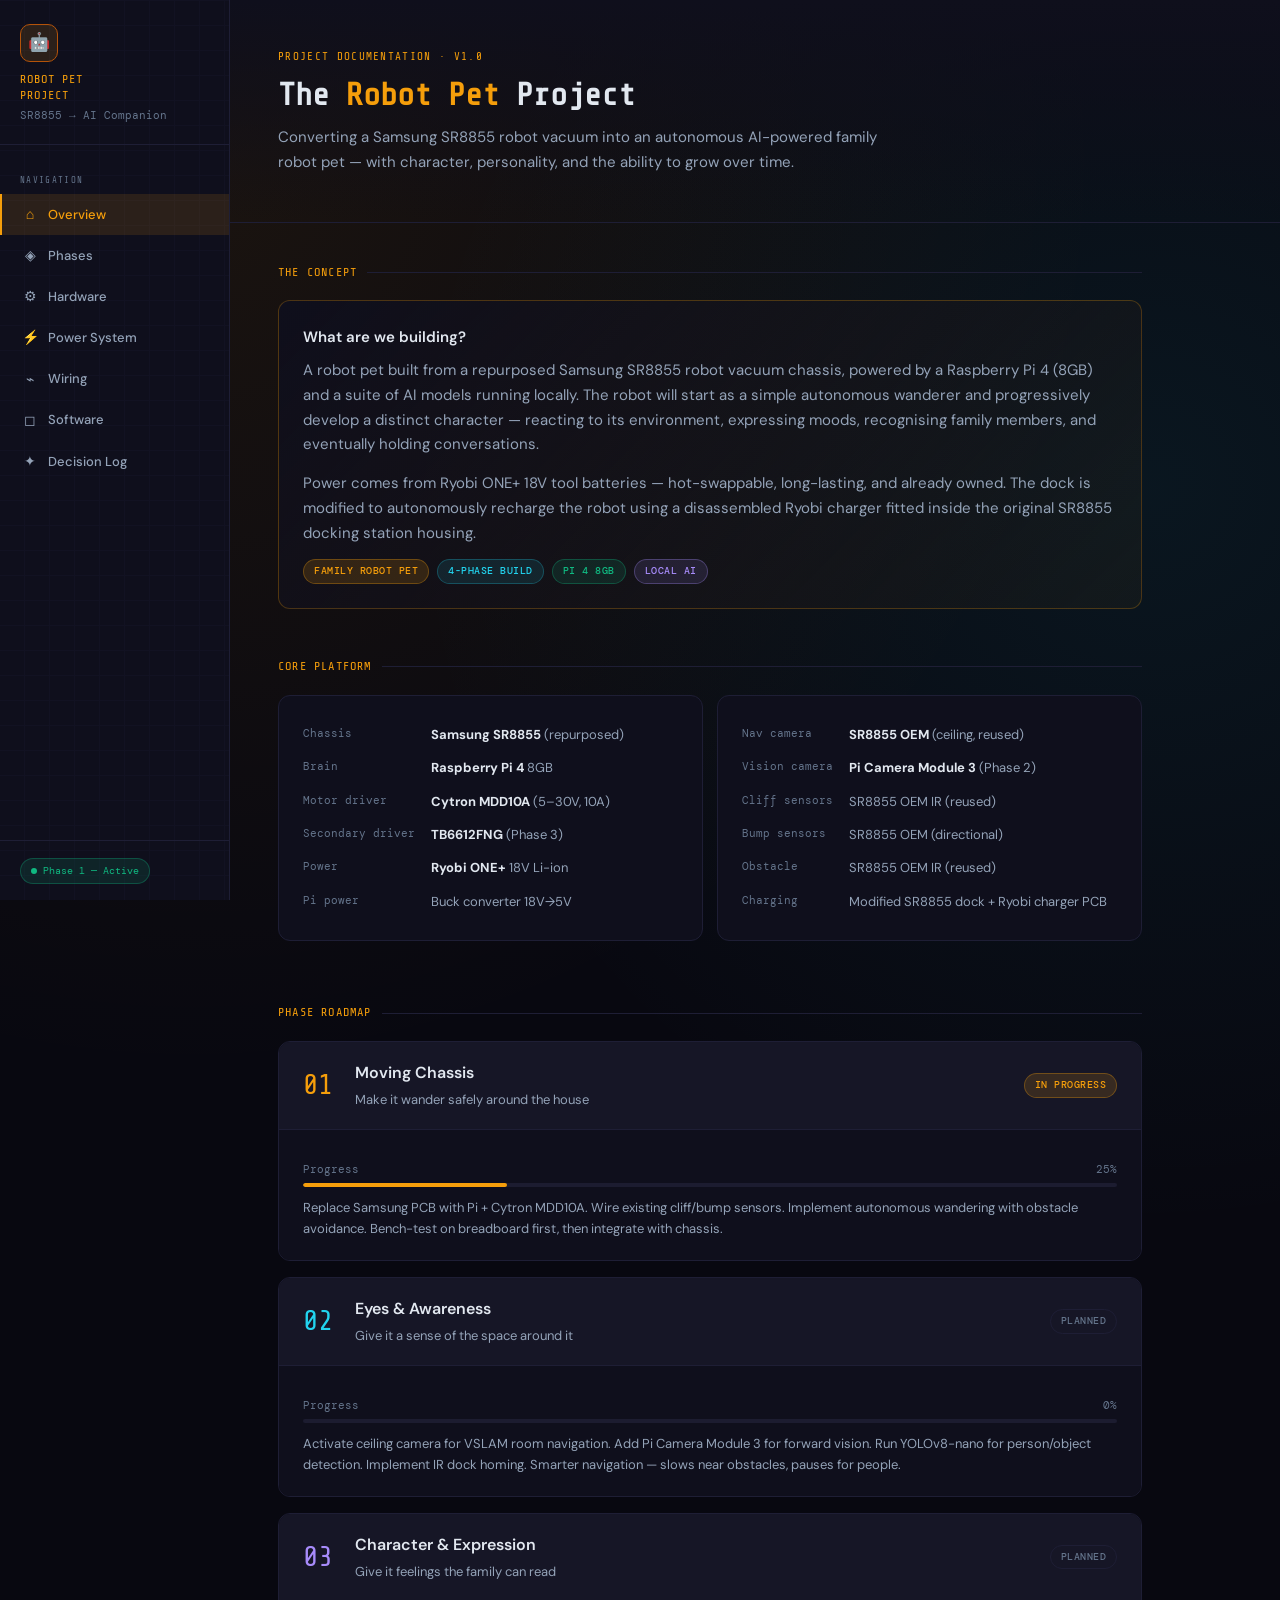
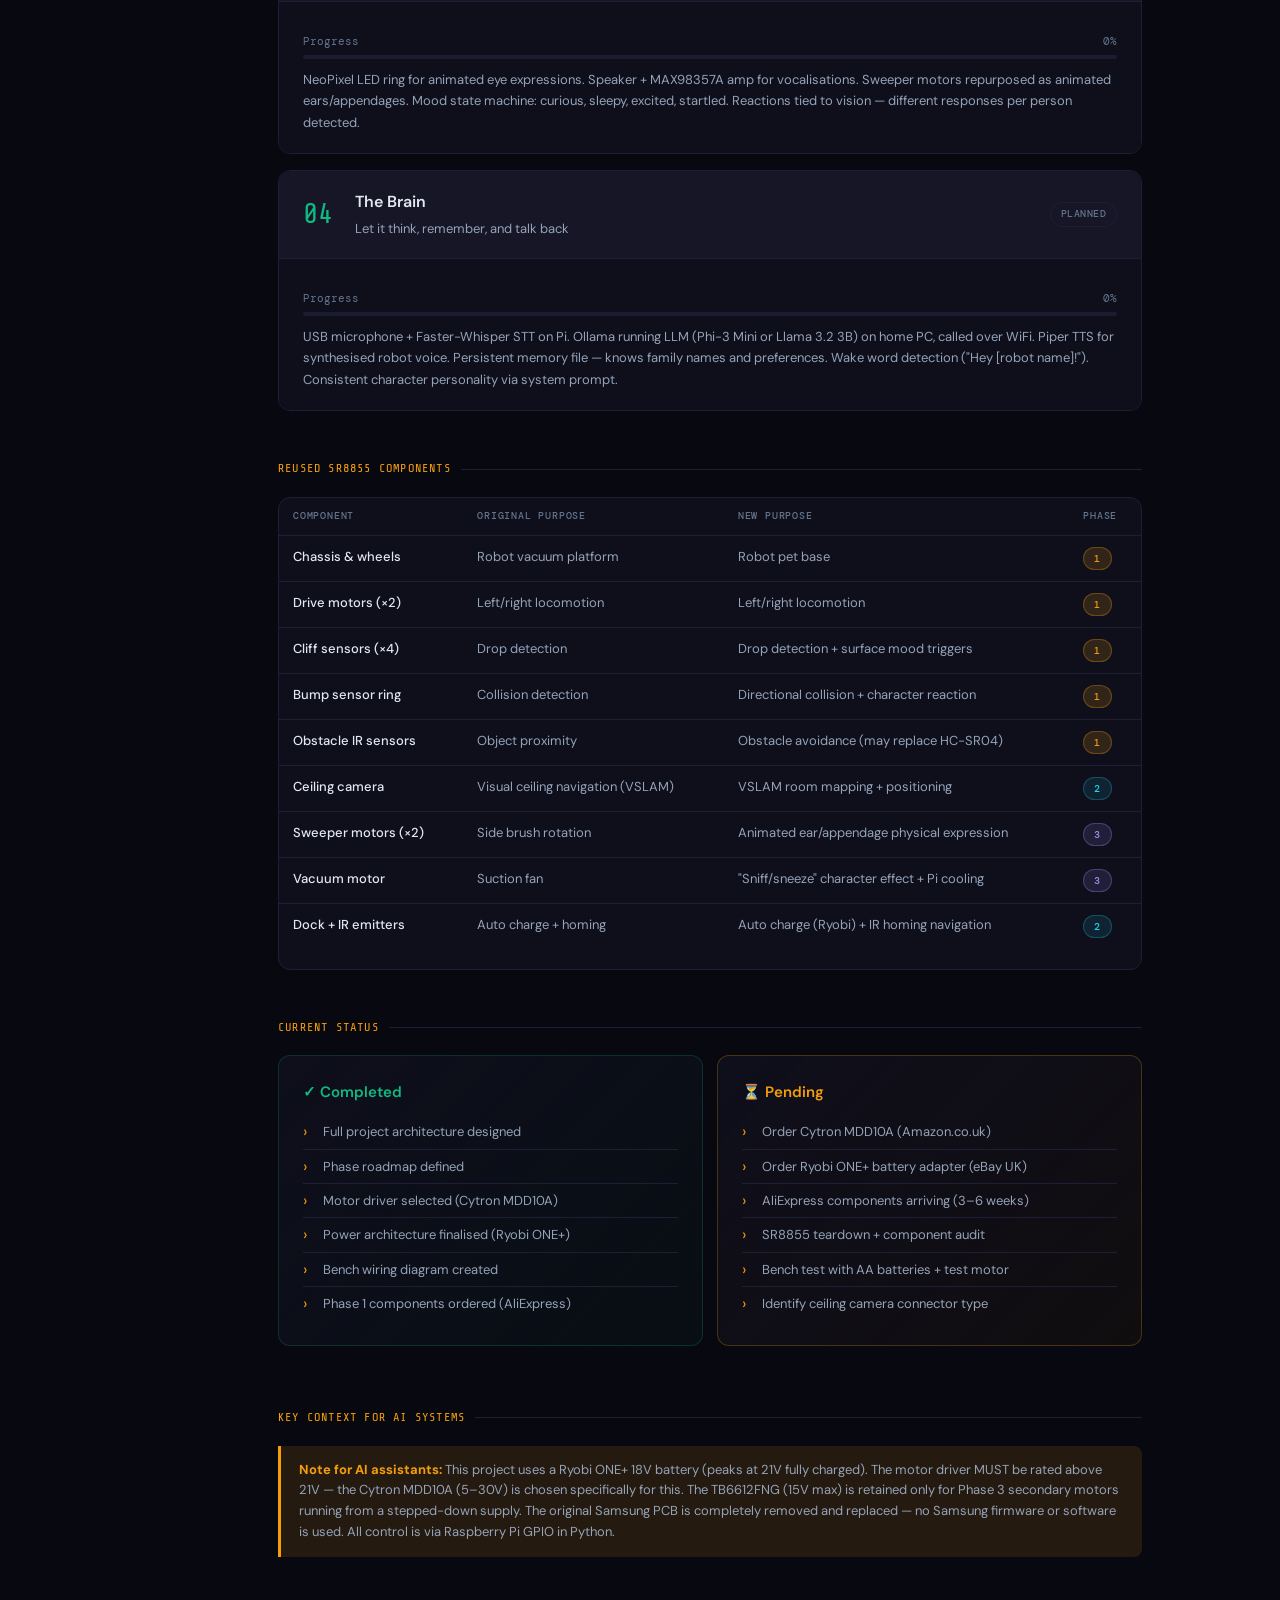
==== blog/index.html @ b0f36913 "chore: move documentation into blog folder" ====
<!DOCTYPE html>
<html lang="en">
<head>
<meta charset="UTF-8">
<meta name="viewport" content="width=device-width, initial-scale=1.0">
<title>Robot Pet Project — Overview</title>
<link rel="stylesheet" href="styles.css">
</head>
<body>

<nav class="sidebar">
  <div class="sidebar-logo">
    <div class="logo-icon">🤖</div>
    <div class="logo-title">Robot Pet<br>Project</div>
    <div class="logo-sub">SR8855 → AI Companion</div>
  </div>
  <div class="sidebar-nav">
    <div class="nav-section">Navigation</div>
    <a href="index.html" class="nav-link active"><span class="nav-icon">⌂</span> Overview</a>
    <a href="phases.html" class="nav-link"><span class="nav-icon">◈</span> Phases</a>
    <a href="hardware.html" class="nav-link"><span class="nav-icon">⚙</span> Hardware</a>
    <a href="power.html" class="nav-link"><span class="nav-icon">⚡</span> Power System</a>
    <a href="wiring.html" class="nav-link"><span class="nav-icon">⌁</span> Wiring</a>
    <a href="software.html" class="nav-link"><span class="nav-icon">◻</span> Software</a>
    <a href="decisions.html" class="nav-link"><span class="nav-icon">✦</span> Decision Log</a>
  </div>
  <div class="sidebar-footer">
    <div class="status-pill"><span class="status-dot"></span> Phase 1 — Active</div>
  </div>
</nav>

<main class="main">
  <div class="page-header">
    <div class="page-eyebrow">Project Documentation · v1.0</div>
    <h1 class="page-title">The <span>Robot Pet</span> Project</h1>
    <p class="page-desc">Converting a Samsung SR8855 robot vacuum into an autonomous AI-powered family robot pet — with character, personality, and the ability to grow over time.</p>
  </div>

  <div class="content">

    <div class="section">
      <div class="section-title">The Concept</div>
      <div class="card card-amber">
        <h3>What are we building?</h3>
        <p>A robot pet built from a repurposed Samsung SR8855 robot vacuum chassis, powered by a Raspberry Pi 4 (8GB) and a suite of AI models running locally. The robot will start as a simple autonomous wanderer and progressively develop a distinct character — reacting to its environment, expressing moods, recognising family members, and eventually holding conversations.</p>
        <p>Power comes from Ryobi ONE+ 18V tool batteries — hot-swappable, long-lasting, and already owned. The dock is modified to autonomously recharge the robot using a disassembled Ryobi charger fitted inside the original SR8855 docking station housing.</p>
        <div style="margin-top:14px; display:flex; gap:8px; flex-wrap:wrap;">
          <span class="badge badge-amber">Family robot pet</span>
          <span class="badge badge-cyan">4-phase build</span>
          <span class="badge badge-green">Pi 4 8GB</span>
          <span class="badge badge-purple">Local AI</span>
        </div>
      </div>
    </div>

    <div class="section">
      <div class="section-title">Core Platform</div>
      <div class="grid-2">
        <div class="card">
          <div class="spec-grid">
            <span class="spec-key">Chassis</span><span class="spec-val"><strong>Samsung SR8855</strong> (repurposed)</span>
            <span class="spec-key">Brain</span><span class="spec-val"><strong>Raspberry Pi 4</strong> 8GB</span>
            <span class="spec-key">Motor driver</span><span class="spec-val"><strong>Cytron MDD10A</strong> (5–30V, 10A)</span>
            <span class="spec-key">Secondary driver</span><span class="spec-val"><strong>TB6612FNG</strong> (Phase 3)</span>
            <span class="spec-key">Power</span><span class="spec-val"><strong>Ryobi ONE+</strong> 18V Li-ion</span>
            <span class="spec-key">Pi power</span><span class="spec-val">Buck converter 18V→5V</span>
          </div>
        </div>
        <div class="card">
          <div class="spec-grid">
            <span class="spec-key">Nav camera</span><span class="spec-val"><strong>SR8855 OEM</strong> (ceiling, reused)</span>
            <span class="spec-key">Vision camera</span><span class="spec-val"><strong>Pi Camera Module 3</strong> (Phase 2)</span>
            <span class="spec-key">Cliff sensors</span><span class="spec-val">SR8855 OEM IR (reused)</span>
            <span class="spec-key">Bump sensors</span><span class="spec-val">SR8855 OEM (directional)</span>
            <span class="spec-key">Obstacle</span><span class="spec-val">SR8855 OEM IR (reused)</span>
            <span class="spec-key">Charging</span><span class="spec-val">Modified SR8855 dock + Ryobi charger PCB</span>
          </div>
        </div>
      </div>
    </div>

    <div class="section">
      <div class="section-title">Phase Roadmap</div>

      <div class="phase-card phase-1">
        <div class="phase-header" style="background:var(--surface2)">
          <div class="phase-num">01</div>
          <div class="phase-meta">
            <div class="phase-name">Moving Chassis</div>
            <div class="phase-tagline">Make it wander safely around the house</div>
          </div>
          <span class="badge badge-amber">In Progress</span>
        </div>
        <div class="phase-body">
          <div class="progress-wrap">
            <div class="progress-label"><span>Progress</span><span>25%</span></div>
            <div class="progress-bar"><div class="progress-fill p1-fill" style="width:25%"></div></div>
          </div>
          <p style="font-size:13px;margin-top:10px;margin-bottom:0">Replace Samsung PCB with Pi + Cytron MDD10A. Wire existing cliff/bump sensors. Implement autonomous wandering with obstacle avoidance. Bench-test on breadboard first, then integrate with chassis.</p>
        </div>
      </div>

      <div class="phase-card phase-2">
        <div class="phase-header" style="background:var(--surface2)">
          <div class="phase-num">02</div>
          <div class="phase-meta">
            <div class="phase-name">Eyes &amp; Awareness</div>
            <div class="phase-tagline">Give it a sense of the space around it</div>
          </div>
          <span class="badge badge-gray">Planned</span>
        </div>
        <div class="phase-body">
          <div class="progress-wrap">
            <div class="progress-label"><span>Progress</span><span>0%</span></div>
            <div class="progress-bar"><div class="progress-fill p2-fill" style="width:0%"></div></div>
          </div>
          <p style="font-size:13px;margin-top:10px;margin-bottom:0">Activate ceiling camera for VSLAM room navigation. Add Pi Camera Module 3 for forward vision. Run YOLOv8-nano for person/object detection. Implement IR dock homing. Smarter navigation — slows near obstacles, pauses for people.</p>
        </div>
      </div>

      <div class="phase-card phase-3">
        <div class="phase-header" style="background:var(--surface2)">
          <div class="phase-num">03</div>
          <div class="phase-meta">
            <div class="phase-name">Character &amp; Expression</div>
            <div class="phase-tagline">Give it feelings the family can read</div>
          </div>
          <span class="badge badge-gray">Planned</span>
        </div>
        <div class="phase-body">
          <div class="progress-wrap">
            <div class="progress-label"><span>Progress</span><span>0%</span></div>
            <div class="progress-bar"><div class="progress-fill p3-fill" style="width:0%"></div></div>
          </div>
          <p style="font-size:13px;margin-top:10px;margin-bottom:0">NeoPixel LED ring for animated eye expressions. Speaker + MAX98357A amp for vocalisations. Sweeper motors repurposed as animated ears/appendages. Mood state machine: curious, sleepy, excited, startled. Reactions tied to vision — different responses per person detected.</p>
        </div>
      </div>

      <div class="phase-card phase-4">
        <div class="phase-header" style="background:var(--surface2)">
          <div class="phase-num">04</div>
          <div class="phase-meta">
            <div class="phase-name">The Brain</div>
            <div class="phase-tagline">Let it think, remember, and talk back</div>
          </div>
          <span class="badge badge-gray">Planned</span>
        </div>
        <div class="phase-body">
          <div class="progress-wrap">
            <div class="progress-label"><span>Progress</span><span>0%</span></div>
            <div class="progress-bar"><div class="progress-fill p4-fill" style="width:0%"></div></div>
          </div>
          <p style="font-size:13px;margin-top:10px;margin-bottom:0">USB microphone + Faster-Whisper STT on Pi. Ollama running LLM (Phi-3 Mini or Llama 3.2 3B) on home PC, called over WiFi. Piper TTS for synthesised robot voice. Persistent memory file — knows family names and preferences. Wake word detection ("Hey [robot name]!"). Consistent character personality via system prompt.</p>
        </div>
      </div>
    </div>

    <div class="section">
      <div class="section-title">Reused SR8855 Components</div>
      <div class="table-wrap">
        <table>
          <thead>
            <tr><th>Component</th><th>Original purpose</th><th>New purpose</th><th>Phase</th></tr>
          </thead>
          <tbody>
            <tr><td><strong>Chassis &amp; wheels</strong></td><td>Robot vacuum platform</td><td>Robot pet base</td><td><span class="badge badge-amber">1</span></td></tr>
            <tr><td><strong>Drive motors (×2)</strong></td><td>Left/right locomotion</td><td>Left/right locomotion</td><td><span class="badge badge-amber">1</span></td></tr>
            <tr><td><strong>Cliff sensors (×4)</strong></td><td>Drop detection</td><td>Drop detection + surface mood triggers</td><td><span class="badge badge-amber">1</span></td></tr>
            <tr><td><strong>Bump sensor ring</strong></td><td>Collision detection</td><td>Directional collision + character reaction</td><td><span class="badge badge-amber">1</span></td></tr>
            <tr><td><strong>Obstacle IR sensors</strong></td><td>Object proximity</td><td>Obstacle avoidance (may replace HC-SR04)</td><td><span class="badge badge-amber">1</span></td></tr>
            <tr><td><strong>Ceiling camera</strong></td><td>Visual ceiling navigation (VSLAM)</td><td>VSLAM room mapping + positioning</td><td><span class="badge badge-cyan">2</span></td></tr>
            <tr><td><strong>Sweeper motors (×2)</strong></td><td>Side brush rotation</td><td>Animated ear/appendage physical expression</td><td><span class="badge badge-purple">3</span></td></tr>
            <tr><td><strong>Vacuum motor</strong></td><td>Suction fan</td><td>"Sniff/sneeze" character effect + Pi cooling</td><td><span class="badge badge-purple">3</span></td></tr>
            <tr><td><strong>Dock + IR emitters</strong></td><td>Auto charge + homing</td><td>Auto charge (Ryobi) + IR homing navigation</td><td><span class="badge badge-cyan">2</span></td></tr>
          </tbody>
        </table>
      </div>
    </div>

    <div class="section">
      <div class="section-title">Current Status</div>
      <div class="grid-2">
        <div class="card card-green">
          <h3 style="color:var(--green);margin-bottom:10px">✓ Completed</h3>
          <ul class="styled">
            <li>Full project architecture designed</li>
            <li>Phase roadmap defined</li>
            <li>Motor driver selected (Cytron MDD10A)</li>
            <li>Power architecture finalised (Ryobi ONE+)</li>
            <li>Bench wiring diagram created</li>
            <li>Phase 1 components ordered (AliExpress)</li>
          </ul>
        </div>
        <div class="card card-amber">
          <h3 style="color:var(--amber);margin-bottom:10px">⏳ Pending</h3>
          <ul class="styled">
            <li>Order Cytron MDD10A (Amazon.co.uk)</li>
            <li>Order Ryobi ONE+ battery adapter (eBay UK)</li>
            <li>AliExpress components arriving (3–6 weeks)</li>
            <li>SR8855 teardown + component audit</li>
            <li>Bench test with AA batteries + test motor</li>
            <li>Identify ceiling camera connector type</li>
          </ul>
        </div>
      </div>
    </div>

    <div class="section">
      <div class="section-title">Key Context for AI Systems</div>
      <div class="info-box">
        <strong>Note for AI assistants:</strong> This project uses a Ryobi ONE+ 18V battery (peaks at 21V fully charged). The motor driver MUST be rated above 21V — the Cytron MDD10A (5–30V) is chosen specifically for this. The TB6612FNG (15V max) is retained only for Phase 3 secondary motors running from a stepped-down supply. The original Samsung PCB is completely removed and replaced — no Samsung firmware or software is used. All control is via Raspberry Pi GPIO in Python.
      </div>
    </div>

  </div>
</main>

</body>
</html>
---- blog/styles.css ----
@import url('https://fonts.googleapis.com/css2?family=Share+Tech+Mono&family=DM+Sans:wght@300;400;500;600&family=DM+Mono:wght@400;500&display=swap');

:root {
  --bg: #080810;
  --surface: #0F0F1C;
  --surface2: #161626;
  --surface3: #1C1C30;
  --border: #1E1E35;
  --border2: #2A2A45;
  --amber: #F59E0B;
  --amber-dim: #B45309;
  --amber-glow: rgba(245,158,11,0.12);
  --cyan: #22D3EE;
  --cyan-dim: #0891B2;
  --cyan-glow: rgba(34,211,238,0.10);
  --green: #10B981;
  --green-glow: rgba(16,185,129,0.12);
  --purple: #A78BFA;
  --red: #F87171;
  --text: #E2E8F0;
  --text2: #94A3B8;
  --text3: #64748B;
  --sidebar-w: 230px;
  --font-mono: 'Share Tech Mono', monospace;
  --font-body: 'DM Sans', sans-serif;
  --font-code: 'DM Mono', monospace;
}

*, *::before, *::after { box-sizing: border-box; margin: 0; padding: 0; }

html { scroll-behavior: smooth; }

body {
  font-family: var(--font-body);
  background:
    radial-gradient(circle at 15% 5%, rgba(245,158,11,0.08) 0%, transparent 28%),
    radial-gradient(circle at 90% 15%, rgba(34,211,238,0.07) 0%, transparent 25%),
    var(--bg);
  color: var(--text);
  min-height: 100vh;
  display: flex;
  font-size: 15px;
  line-height: 1.65;
}

a { transition: color 0.2s ease, background-color 0.2s ease, border-color 0.2s ease; }

:focus-visible {
  outline: 2px solid var(--cyan);
  outline-offset: 2px;
}

/* ─── SIDEBAR ─────────────────────────────────────────────── */
.sidebar {
  width: var(--sidebar-w);
  min-height: 100vh;
  background: var(--surface);
  border-right: 1px solid var(--border);
  position: fixed;
  top: 0; left: 0;
  display: flex;
  flex-direction: column;
  z-index: 100;
  overflow: hidden;
}

.sidebar::before {
  content: '';
  position: absolute;
  inset: 0;
  background-image:
    repeating-linear-gradient(0deg, transparent, transparent 24px, var(--border) 24px, var(--border) 25px),
    repeating-linear-gradient(90deg, transparent, transparent 24px, var(--border) 24px, var(--border) 25px);
  opacity: 0.25;
  pointer-events: none;
}

.sidebar-logo {
  padding: 24px 20px 20px;
  border-bottom: 1px solid var(--border);
  position: relative;
  z-index: 1;
}

.logo-icon {
  width: 38px; height: 38px;
  background: var(--amber-glow);
  border: 1px solid var(--amber-dim);
  border-radius: 10px;
  display: flex; align-items: center; justify-content: center;
  font-size: 18px;
  margin-bottom: 10px;
}

.logo-title {
  font-family: var(--font-mono);
  font-size: 12px;
  color: var(--amber);
  letter-spacing: 0.08em;
  text-transform: uppercase;
  line-height: 1.3;
}

.logo-sub {
  font-size: 11px;
  color: var(--text3);
  margin-top: 3px;
  font-family: var(--font-code);
}

.sidebar-nav {
  flex: 1;
  padding: 16px 0;
  position: relative;
  z-index: 1;
}

.nav-section {
  font-family: var(--font-mono);
  font-size: 9px;
  color: var(--text3);
  letter-spacing: 0.15em;
  text-transform: uppercase;
  padding: 12px 20px 6px;
}

.nav-link {
  display: flex;
  align-items: center;
  gap: 10px;
  padding: 9px 20px;
  color: var(--text2);
  text-decoration: none;
  font-size: 13px;
  font-weight: 500;
  transition: all 0.15s;
  border-left: 2px solid transparent;
  position: relative;
}

.nav-link:hover {
  color: var(--text);
  background: var(--surface2);
  border-left-color: var(--border2);
}

.nav-link.active {
  color: var(--amber);
  background: var(--amber-glow);
  border-left-color: var(--amber);
}

.nav-icon {
  width: 16px;
  text-align: center;
  font-size: 14px;
  flex-shrink: 0;
}

.sidebar-footer {
  padding: 16px 20px;
  border-top: 1px solid var(--border);
  position: relative;
  z-index: 1;
}

.status-pill {
  display: inline-flex;
  align-items: center;
  gap: 6px;
  font-family: var(--font-code);
  font-size: 10px;
  color: var(--green);
  background: var(--green-glow);
  border: 1px solid rgba(16,185,129,0.3);
  border-radius: 20px;
  padding: 4px 10px;
}

.status-dot {
  width: 6px; height: 6px;
  border-radius: 50%;
  background: var(--green);
  animation: pulse 2s infinite;
}

@keyframes pulse {
  0%, 100% { opacity: 1; }
  50% { opacity: 0.4; }
}

/* ─── MAIN CONTENT ────────────────────────────────────────── */
.main {
  margin-left: var(--sidebar-w);
  flex: 1;
  min-width: 0;
}

.page-header {
  padding: 48px 48px 32px;
  border-bottom: 1px solid var(--border);
  background: linear-gradient(180deg, var(--surface) 0%, transparent 100%);
}

.page-eyebrow {
  font-family: var(--font-mono);
  font-size: 11px;
  color: var(--amber);
  letter-spacing: 0.12em;
  text-transform: uppercase;
  margin-bottom: 10px;
}

.page-title {
  font-family: var(--font-mono);
  font-size: 32px;
  color: var(--text);
  line-height: 1.2;
  margin-bottom: 10px;
}

.page-title span { color: var(--amber); }

.page-desc {
  font-size: 15px;
  color: var(--text2);
  max-width: 640px;
  line-height: 1.7;
}

.content {
  padding: 40px 48px;
  max-width: 960px;
}

/* ─── COMPONENTS ──────────────────────────────────────────── */
.section { margin-bottom: 48px; }

.section-title {
  font-family: var(--font-mono);
  font-size: 12px;
  color: var(--amber);
  letter-spacing: 0.1em;
  text-transform: uppercase;
  margin-bottom: 18px;
  display: flex;
  align-items: center;
  gap: 10px;
}

.section-title::after {
  content: '';
  flex: 1;
  height: 1px;
  background: var(--border);
}

h2 {
  font-family: var(--font-mono);
  font-size: 18px;
  color: var(--text);
  margin-bottom: 12px;
}

h3 {
  font-size: 15px;
  font-weight: 600;
  color: var(--text);
  margin-bottom: 8px;
}

p { color: var(--text2); margin-bottom: 14px; }

.card {
  background: var(--surface);
  border: 1px solid var(--border);
  border-radius: 12px;
  padding: 24px;
  margin-bottom: 14px;
  transition: border-color 0.2s ease, transform 0.2s ease, box-shadow 0.2s ease;
}

.card:hover {
  border-color: var(--border2);
  transform: translateY(-2px);
  box-shadow: 0 8px 20px rgba(0, 0, 0, 0.18);
}

.card-amber {
  border-color: rgba(245,158,11,0.25);
  background: linear-gradient(135deg, var(--surface) 0%, rgba(245,158,11,0.04) 100%);
}

.card-cyan {
  border-color: rgba(34,211,238,0.2);
  background: linear-gradient(135deg, var(--surface) 0%, rgba(34,211,238,0.04) 100%);
}

.card-green {
  border-color: rgba(16,185,129,0.2);
  background: linear-gradient(135deg, var(--surface) 0%, rgba(16,185,129,0.04) 100%);
}

.grid-2 { display: grid; grid-template-columns: 1fr 1fr; gap: 14px; }
.grid-3 { display: grid; grid-template-columns: 1fr 1fr 1fr; gap: 14px; }

.badge {
  display: inline-flex;
  align-items: center;
  gap: 5px;
  font-family: var(--font-code);
  font-size: 10px;
  font-weight: 500;
  padding: 3px 10px;
  border-radius: 20px;
  text-transform: uppercase;
  letter-spacing: 0.05em;
}

.badge-amber { background: rgba(245,158,11,0.15); color: var(--amber); border: 1px solid rgba(245,158,11,0.3); }
.badge-green { background: rgba(16,185,129,0.12); color: var(--green); border: 1px solid rgba(16,185,129,0.3); }
.badge-cyan { background: rgba(34,211,238,0.10); color: var(--cyan); border: 1px solid rgba(34,211,238,0.25); }
.badge-purple { background: rgba(167,139,250,0.12); color: var(--purple); border: 1px solid rgba(167,139,250,0.3); }
.badge-gray { background: var(--surface2); color: var(--text3); border: 1px solid var(--border); }

.tag { 
  display: inline-block; 
  font-family: var(--font-code); 
  font-size: 11px; 
  color: var(--cyan); 
  background: var(--cyan-glow); 
  border: 1px solid rgba(34,211,238,0.2); 
  border-radius: 4px; 
  padding: 1px 7px; 
  margin: 2px;
}

/* Phase cards */
.phase-card {
  border: 1px solid var(--border);
  border-radius: 12px;
  overflow: hidden;
  margin-bottom: 16px;
}

.phase-header {
  padding: 18px 24px;
  display: flex;
  align-items: center;
  gap: 16px;
  border-bottom: 1px solid var(--border);
}

.phase-num {
  font-family: var(--font-mono);
  font-size: 28px;
  font-weight: 400;
  line-height: 1;
  min-width: 36px;
}

.phase-1 .phase-num { color: var(--amber); }
.phase-2 .phase-num { color: var(--cyan); }
.phase-3 .phase-num { color: var(--purple); }
.phase-4 .phase-num { color: var(--green); }

.phase-meta { flex: 1; }
.phase-name { font-weight: 600; font-size: 16px; margin-bottom: 3px; }
.phase-tagline { font-size: 13px; color: var(--text2); }
.phase-body { padding: 20px 24px; background: var(--surface); }

/* Progress bar */
.progress-wrap { margin: 10px 0; }
.progress-label { font-size: 11px; color: var(--text3); font-family: var(--font-code); margin-bottom: 5px; display: flex; justify-content: space-between; }
.progress-bar { height: 4px; background: var(--surface3); border-radius: 2px; overflow: hidden; }
.progress-fill { height: 100%; border-radius: 2px; transition: width 0.6s ease; }
.p1-fill { background: var(--amber); }
.p2-fill { background: var(--cyan); }
.p3-fill { background: var(--purple); }
.p4-fill { background: var(--green); }

/* Table */
table { width: 100%; border-collapse: collapse; font-size: 13px; margin-bottom: 20px; }
th { text-align: left; padding: 10px 14px; font-family: var(--font-code); font-size: 10px; font-weight: 500; color: var(--text3); text-transform: uppercase; letter-spacing: 0.08em; border-bottom: 1px solid var(--border); }
td { padding: 11px 14px; border-bottom: 1px solid var(--border); color: var(--text2); vertical-align: top; line-height: 1.5; }
td strong { color: var(--text); font-weight: 500; }
tr:last-child td { border-bottom: none; }
tr:hover td { background: var(--surface2); }
.table-wrap { background: var(--surface); border: 1px solid var(--border); border-radius: 12px; overflow: hidden; margin-bottom: 20px; }

/* Code blocks */
pre {
  background: var(--surface2);
  border: 1px solid var(--border);
  border-radius: 10px;
  padding: 20px;
  overflow-x: auto;
  font-family: var(--font-code);
  font-size: 13px;
  line-height: 1.7;
  color: var(--cyan);
  margin-bottom: 20px;
}

code {
  font-family: var(--font-code);
  font-size: 12px;
  color: var(--cyan);
  background: var(--surface2);
  border: 1px solid var(--border);
  border-radius: 4px;
  padding: 1px 6px;
}

/* Info boxes */
.info-box {
  border-left: 3px solid var(--amber);
  background: var(--amber-glow);
  border-radius: 0 8px 8px 0;
  padding: 14px 18px;
  font-size: 13px;
  color: var(--text2);
  margin-bottom: 18px;
  line-height: 1.6;
}
.info-box strong { color: var(--amber); }

.warn-box {
  border-left: 3px solid var(--red);
  background: rgba(248,113,113,0.07);
  border-radius: 0 8px 8px 0;
  padding: 14px 18px;
  font-size: 13px;
  color: var(--text2);
  margin-bottom: 18px;
}
.warn-box strong { color: var(--red); }

.tip-box {
  border-left: 3px solid var(--green);
  background: var(--green-glow);
  border-radius: 0 8px 8px 0;
  padding: 14px 18px;
  font-size: 13px;
  color: var(--text2);
  margin-bottom: 18px;
}
.tip-box strong { color: var(--green); }

/* Lists */
ul.styled { list-style: none; padding: 0; }
ul.styled li {
  padding: 6px 0 6px 20px;
  position: relative;
  font-size: 13px;
  color: var(--text2);
  border-bottom: 1px solid var(--border);
}
ul.styled li:last-child { border-bottom: none; }
ul.styled li::before { content: '›'; position: absolute; left: 0; color: var(--amber); font-size: 16px; line-height: 1.4; }

/* Spec grid */
.spec-grid { display: grid; grid-template-columns: auto 1fr; gap: 4px 16px; font-size: 13px; }
.spec-key { color: var(--text3); font-family: var(--font-code); font-size: 11px; padding: 4px 0; white-space: nowrap; }
.spec-val { color: var(--text2); padding: 4px 0; }
.spec-val strong { color: var(--text); }

/* Flow diagram */
.flow {
  display: flex;
  align-items: center;
  gap: 8px;
  flex-wrap: wrap;
  padding: 16px;
  background: var(--surface2);
  border: 1px solid var(--border);
  border-radius: 10px;
  margin-bottom: 16px;
  font-family: var(--font-code);
  font-size: 12px;
}

.flow-box {
  padding: 6px 12px;
  border-radius: 6px;
  border: 1px solid;
  white-space: nowrap;
}

.fb-bat { background: rgba(245,158,11,0.1); border-color: rgba(245,158,11,0.4); color: var(--amber); }
.fb-pi { background: rgba(16,185,129,0.1); border-color: rgba(16,185,129,0.3); color: var(--green); }
.fb-driver { background: rgba(34,211,238,0.08); border-color: rgba(34,211,238,0.3); color: var(--cyan); }
.fb-motor { background: rgba(167,139,250,0.1); border-color: rgba(167,139,250,0.3); color: var(--purple); }
.fb-buck { background: var(--surface3); border-color: var(--border2); color: var(--text2); }

.flow-arr { color: var(--text3); font-size: 16px; }

/* ADR cards for decisions */
.adr {
  border: 1px solid var(--border);
  border-radius: 12px;
  overflow: hidden;
  margin-bottom: 20px;
}
.adr-header {
  padding: 14px 20px;
  background: var(--surface2);
  border-bottom: 1px solid var(--border);
  display: flex;
  align-items: center;
  gap: 12px;
}
.adr-id { font-family: var(--font-mono); font-size: 11px; color: var(--text3); }
.adr-title { font-weight: 600; font-size: 14px; flex: 1; }
.adr-body { padding: 18px 20px; background: var(--surface); }
.adr-section { font-family: var(--font-code); font-size: 10px; text-transform: uppercase; letter-spacing: 0.1em; color: var(--text3); margin: 12px 0 5px; }
.adr-section:first-child { margin-top: 0; }

/* Responsive */
@media (max-width: 768px) {
  body { display: block; }
  .sidebar {
    width: 100%;
    min-height: 0;
    position: sticky;
    top: 0;
    left: 0;
    border-right: 0;
    border-bottom: 1px solid var(--border);
    overflow: visible;
    backdrop-filter: blur(10px);
    background: rgba(15,15,28,0.96);
  }
  .sidebar::before { display: none; }
  .sidebar-logo,
  .sidebar-footer,
  .nav-section { display: none; }
  .sidebar-nav {
    padding: 10px 12px;
    display: flex;
    gap: 8px;
    overflow-x: auto;
    scrollbar-width: thin;
  }
  .nav-link {
    border: 1px solid var(--border);
    border-left: 1px solid var(--border);
    border-radius: 999px;
    white-space: nowrap;
    padding: 8px 12px;
    font-size: 12px;
    flex: 0 0 auto;
  }
  .nav-link:hover {
    border-left-color: var(--border);
    border-color: var(--border2);
  }
  .nav-link.active {
    border-color: rgba(245,158,11,0.45);
  }
  .main { margin-left: 0; }
  .page-header, .content { padding: 24px; }
  .page-title { font-size: 28px; }
  .grid-2, .grid-3 { grid-template-columns: 1fr; }
}

@media (prefers-reduced-motion: reduce) {
  html { scroll-behavior: auto; }
  *, *::before, *::after {
    animation-duration: 0.01ms !important;
    animation-iteration-count: 1 !important;
    transition-duration: 0.01ms !important;
  }
}

/* Scrollbar */
::-webkit-scrollbar { width: 6px; }
::-webkit-scrollbar-track { background: var(--bg); }
::-webkit-scrollbar-thumb { background: var(--border2); border-radius: 3px; }
::-webkit-scrollbar-thumb:hover { background: var(--text3); }
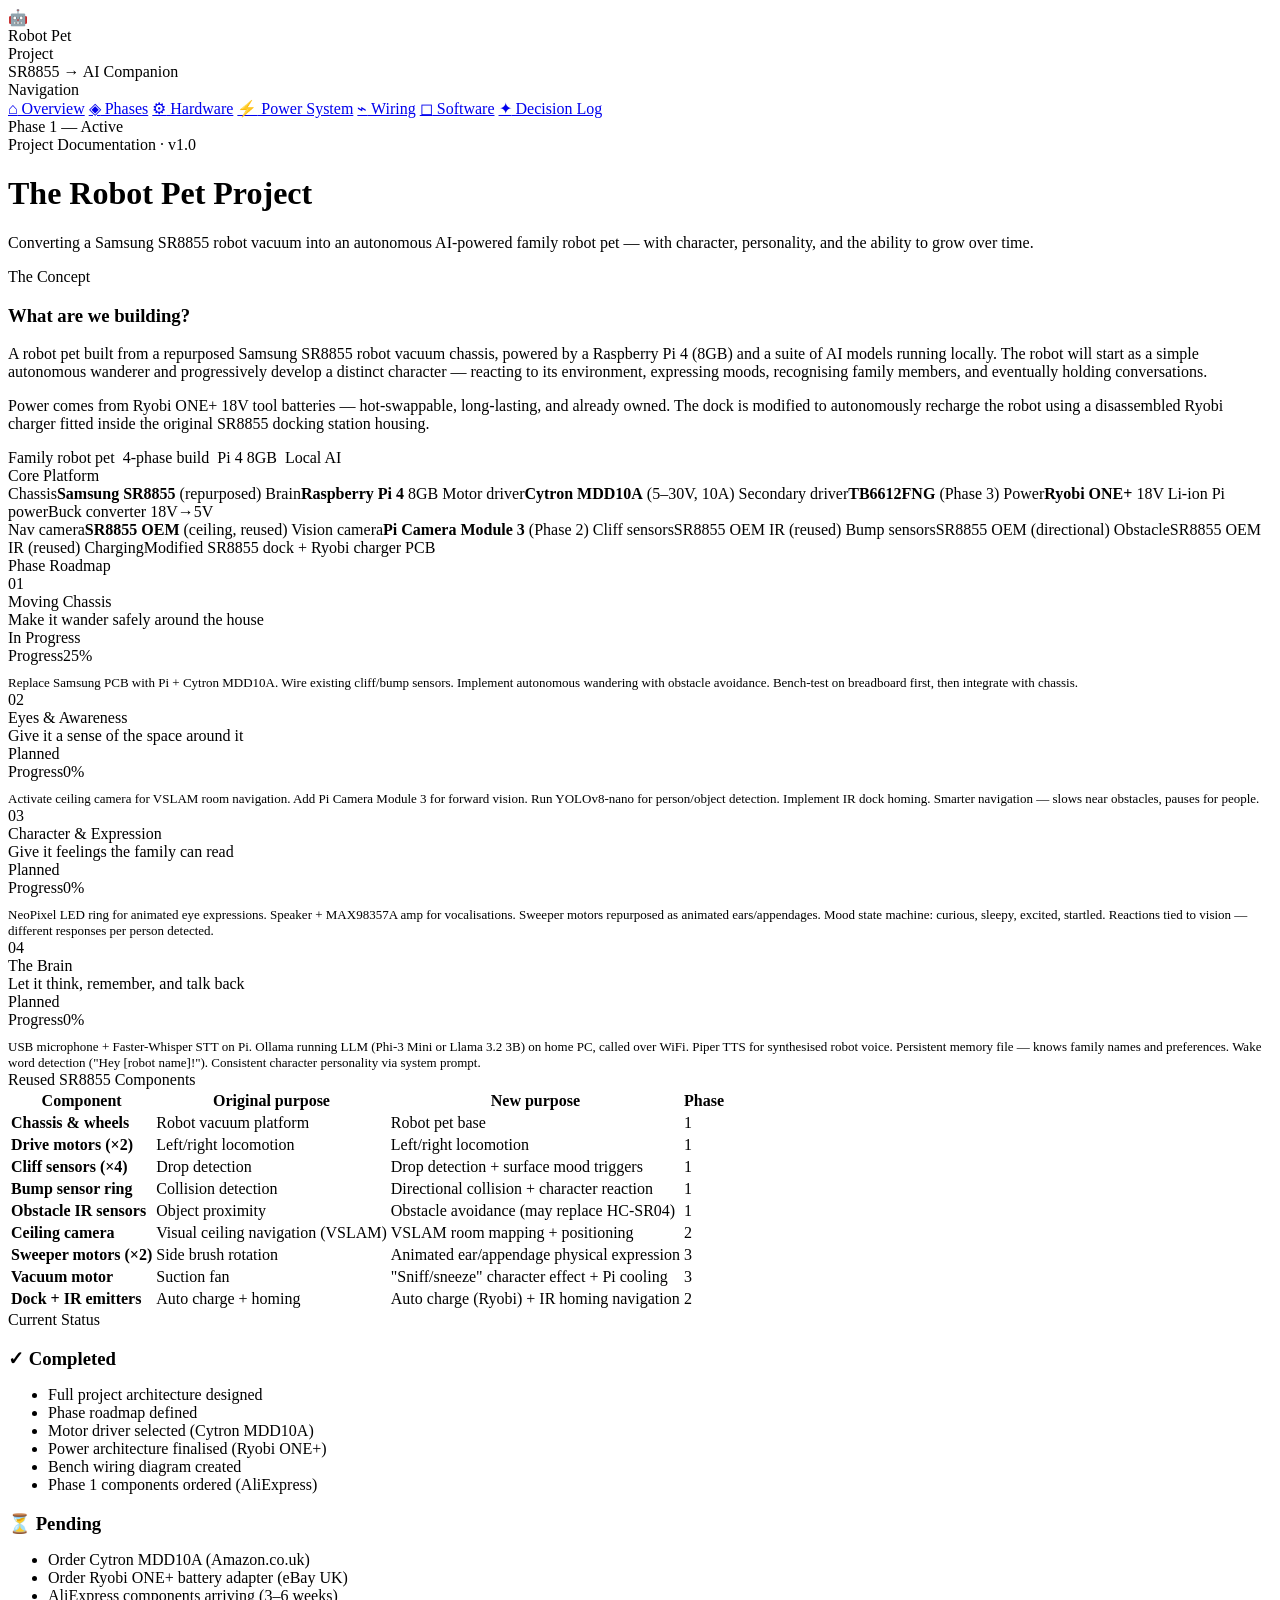
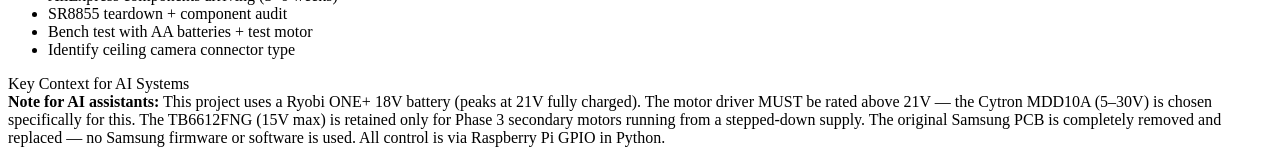
==== commit 8cf5932a: "Fix nav links to use root-relative paths for correct resolution via Cloudflare tunnel Co-Authored-By" ====
--- a/blog/index.html
+++ b/blog/index.html
@@ -1,10 +1,10 @@
-<!DOCTYPE html>
+﻿<!DOCTYPE html>
 <html lang="en">
 <head>
 <meta charset="UTF-8">
 <meta name="viewport" content="width=device-width, initial-scale=1.0">
 <title>Robot Pet Project — Overview</title>
-<link rel="stylesheet" href="styles.css">
+<link rel="stylesheet" href="/styles.css">
 </head>
 <body>
 
@@ -16,13 +16,13 @@
   </div>
   <div class="sidebar-nav">
     <div class="nav-section">Navigation</div>
-    <a href="index.html" class="nav-link active"><span class="nav-icon">⌂</span> Overview</a>
-    <a href="phases.html" class="nav-link"><span class="nav-icon">◈</span> Phases</a>
-    <a href="hardware.html" class="nav-link"><span class="nav-icon">⚙</span> Hardware</a>
-    <a href="power.html" class="nav-link"><span class="nav-icon">⚡</span> Power System</a>
-    <a href="wiring.html" class="nav-link"><span class="nav-icon">⌁</span> Wiring</a>
-    <a href="software.html" class="nav-link"><span class="nav-icon">◻</span> Software</a>
-    <a href="decisions.html" class="nav-link"><span class="nav-icon">✦</span> Decision Log</a>
+    <a href="/index.html" class="nav-link active"><span class="nav-icon">⌂</span> Overview</a>
+    <a href="/phases.html" class="nav-link"><span class="nav-icon">◈</span> Phases</a>
+    <a href="/hardware.html" class="nav-link"><span class="nav-icon">⚙</span> Hardware</a>
+    <a href="/power.html" class="nav-link"><span class="nav-icon">⚡</span> Power System</a>
+    <a href="/wiring.html" class="nav-link"><span class="nav-icon">⌁</span> Wiring</a>
+    <a href="/software.html" class="nav-link"><span class="nav-icon">◻</span> Software</a>
+    <a href="/decisions.html" class="nav-link"><span class="nav-icon">✦</span> Decision Log</a>
   </div>
   <div class="sidebar-footer">
     <div class="status-pill"><span class="status-dot"></span> Phase 1 — Active</div>
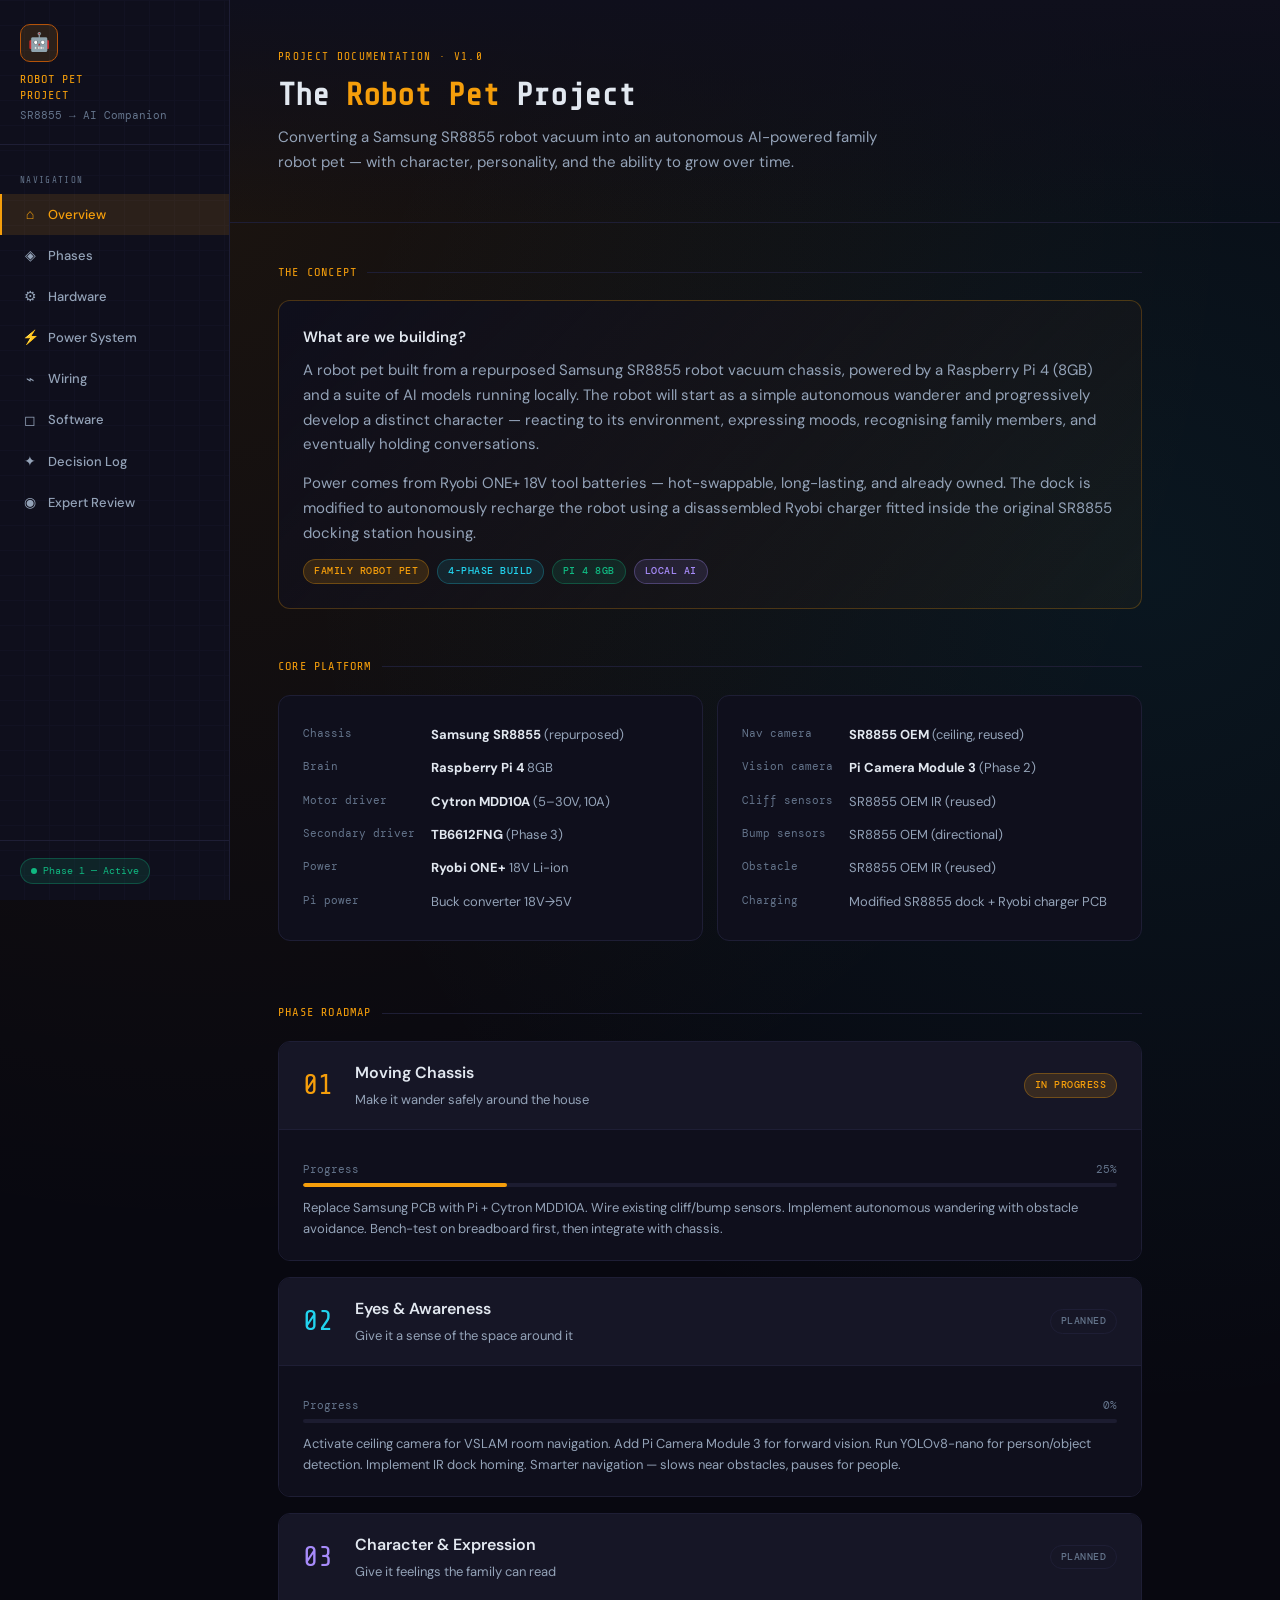
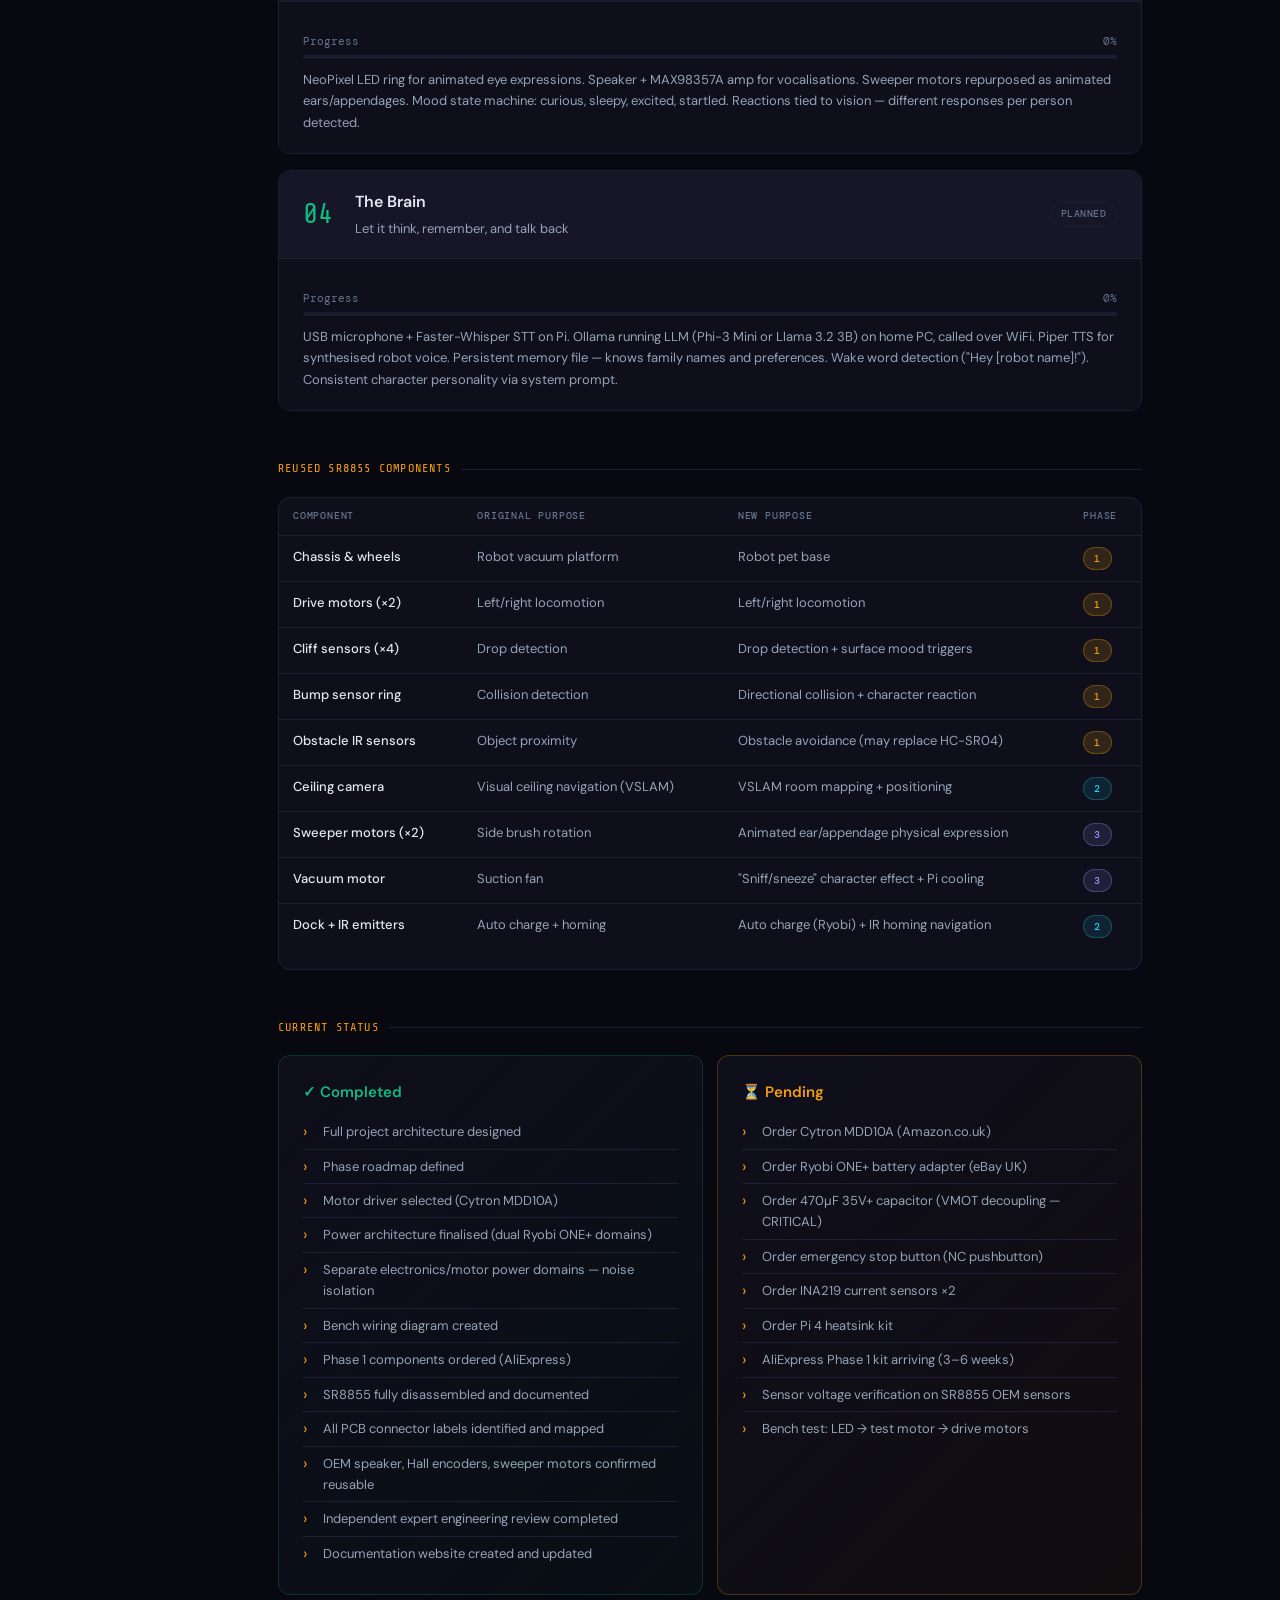
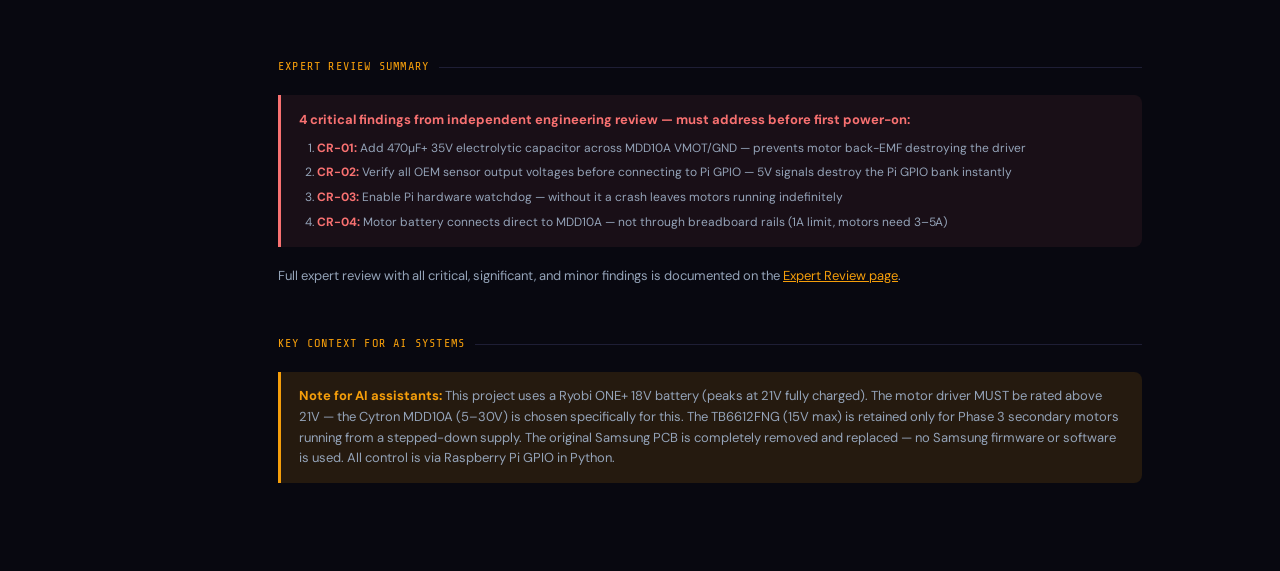
==== commit 8ff45005: "Update blog content and add expert-review page Co-Authored-By: Claude Sonnet 4.6 <noreply@anthropic." ====
--- a/blog/index.html
+++ b/blog/index.html
@@ -1,10 +1,10 @@
-﻿<!DOCTYPE html>
+<!DOCTYPE html>
 <html lang="en">
 <head>
 <meta charset="UTF-8">
 <meta name="viewport" content="width=device-width, initial-scale=1.0">
 <title>Robot Pet Project — Overview</title>
-<link rel="stylesheet" href="/styles.css">
+<link rel="stylesheet" href="styles.css">
 </head>
 <body>
 
@@ -16,13 +16,14 @@
   </div>
   <div class="sidebar-nav">
     <div class="nav-section">Navigation</div>
-    <a href="/index.html" class="nav-link active"><span class="nav-icon">⌂</span> Overview</a>
-    <a href="/phases.html" class="nav-link"><span class="nav-icon">◈</span> Phases</a>
-    <a href="/hardware.html" class="nav-link"><span class="nav-icon">⚙</span> Hardware</a>
-    <a href="/power.html" class="nav-link"><span class="nav-icon">⚡</span> Power System</a>
-    <a href="/wiring.html" class="nav-link"><span class="nav-icon">⌁</span> Wiring</a>
-    <a href="/software.html" class="nav-link"><span class="nav-icon">◻</span> Software</a>
-    <a href="/decisions.html" class="nav-link"><span class="nav-icon">✦</span> Decision Log</a>
+    <a href="index.html" class="nav-link active"><span class="nav-icon">⌂</span> Overview</a>
+    <a href="phases.html" class="nav-link"><span class="nav-icon">◈</span> Phases</a>
+    <a href="hardware.html" class="nav-link"><span class="nav-icon">⚙</span> Hardware</a>
+    <a href="power.html" class="nav-link"><span class="nav-icon">⚡</span> Power System</a>
+    <a href="wiring.html" class="nav-link"><span class="nav-icon">⌁</span> Wiring</a>
+    <a href="software.html" class="nav-link"><span class="nav-icon">◻</span> Software</a>
+    <a href="decisions.html" class="nav-link"><span class="nav-icon">✦</span> Decision Log</a>
+    <a href="expert-review.html" class="nav-link"><span class="nav-icon">◉</span> Expert Review</a>
   </div>
   <div class="sidebar-footer">
     <div class="status-pill"><span class="status-dot"></span> Phase 1 — Active</div>
@@ -186,9 +187,15 @@
             <li>Full project architecture designed</li>
             <li>Phase roadmap defined</li>
             <li>Motor driver selected (Cytron MDD10A)</li>
-            <li>Power architecture finalised (Ryobi ONE+)</li>
+            <li>Power architecture finalised (dual Ryobi ONE+ domains)</li>
+            <li>Separate electronics/motor power domains — noise isolation</li>
             <li>Bench wiring diagram created</li>
             <li>Phase 1 components ordered (AliExpress)</li>
+            <li>SR8855 fully disassembled and documented</li>
+            <li>All PCB connector labels identified and mapped</li>
+            <li>OEM speaker, Hall encoders, sweeper motors confirmed reusable</li>
+            <li>Independent expert engineering review completed</li>
+            <li>Documentation website created and updated</li>
           </ul>
         </div>
         <div class="card card-amber">
@@ -196,13 +203,30 @@
           <ul class="styled">
             <li>Order Cytron MDD10A (Amazon.co.uk)</li>
             <li>Order Ryobi ONE+ battery adapter (eBay UK)</li>
-            <li>AliExpress components arriving (3–6 weeks)</li>
-            <li>SR8855 teardown + component audit</li>
-            <li>Bench test with AA batteries + test motor</li>
-            <li>Identify ceiling camera connector type</li>
+            <li>Order 470µF 35V+ capacitor (VMOT decoupling — CRITICAL)</li>
+            <li>Order emergency stop button (NC pushbutton)</li>
+            <li>Order INA219 current sensors ×2</li>
+            <li>Order Pi 4 heatsink kit</li>
+            <li>AliExpress Phase 1 kit arriving (3–6 weeks)</li>
+            <li>Sensor voltage verification on SR8855 OEM sensors</li>
+            <li>Bench test: LED → test motor → drive motors</li>
           </ul>
         </div>
       </div>
+    </div>
+
+    <div class="section">
+      <div class="section-title">Expert Review Summary</div>
+      <div class="warn-box">
+        <strong>4 critical findings from independent engineering review — must address before first power-on:</strong>
+        <ol style="margin-top:8px;padding-left:18px;display:flex;flex-direction:column;gap:5px;font-size:12px">
+          <li><strong>CR-01:</strong> Add 470µF+ 35V electrolytic capacitor across MDD10A VMOT/GND — prevents motor back-EMF destroying the driver</li>
+          <li><strong>CR-02:</strong> Verify all OEM sensor output voltages before connecting to Pi GPIO — 5V signals destroy the Pi GPIO bank instantly</li>
+          <li><strong>CR-03:</strong> Enable Pi hardware watchdog — without it a crash leaves motors running indefinitely</li>
+          <li><strong>CR-04:</strong> Motor battery connects direct to MDD10A — not through breadboard rails (1A limit, motors need 3–5A)</li>
+        </ol>
+      </div>
+      <p style="font-size:13px;color:var(--text2)">Full expert review with all critical, significant, and minor findings is documented on the <a href="expert-review.html" style="color:var(--amber)">Expert Review page</a>.</p>
     </div>
 
     <div class="section">
--- a/blog/styles.css
+++ b/blog/styles.css
@@ -0,0 +1,580 @@
+@import url('https://fonts.googleapis.com/css2?family=Share+Tech+Mono&family=DM+Sans:wght@300;400;500;600&family=DM+Mono:wght@400;500&display=swap');
+
+:root {
+  --bg: #080810;
+  --surface: #0F0F1C;
+  --surface2: #161626;
+  --surface3: #1C1C30;
+  --border: #1E1E35;
+  --border2: #2A2A45;
+  --amber: #F59E0B;
+  --amber-dim: #B45309;
+  --amber-glow: rgba(245,158,11,0.12);
+  --cyan: #22D3EE;
+  --cyan-dim: #0891B2;
+  --cyan-glow: rgba(34,211,238,0.10);
+  --green: #10B981;
+  --green-glow: rgba(16,185,129,0.12);
+  --purple: #A78BFA;
+  --red: #F87171;
+  --text: #E2E8F0;
+  --text2: #94A3B8;
+  --text3: #64748B;
+  --sidebar-w: 230px;
+  --font-mono: 'Share Tech Mono', monospace;
+  --font-body: 'DM Sans', sans-serif;
+  --font-code: 'DM Mono', monospace;
+}
+
+*, *::before, *::after { box-sizing: border-box; margin: 0; padding: 0; }
+
+html { scroll-behavior: smooth; }
+
+body {
+  font-family: var(--font-body);
+  background:
+    radial-gradient(circle at 15% 5%, rgba(245,158,11,0.08) 0%, transparent 28%),
+    radial-gradient(circle at 90% 15%, rgba(34,211,238,0.07) 0%, transparent 25%),
+    var(--bg);
+  color: var(--text);
+  min-height: 100vh;
+  display: flex;
+  font-size: 15px;
+  line-height: 1.65;
+}
+
+a { transition: color 0.2s ease, background-color 0.2s ease, border-color 0.2s ease; }
+
+:focus-visible {
+  outline: 2px solid var(--cyan);
+  outline-offset: 2px;
+}
+
+/* ─── SIDEBAR ─────────────────────────────────────────────── */
+.sidebar {
+  width: var(--sidebar-w);
+  min-height: 100vh;
+  background: var(--surface);
+  border-right: 1px solid var(--border);
+  position: fixed;
+  top: 0; left: 0;
+  display: flex;
+  flex-direction: column;
+  z-index: 100;
+  overflow: hidden;
+}
+
+.sidebar::before {
+  content: '';
+  position: absolute;
+  inset: 0;
+  background-image:
+    repeating-linear-gradient(0deg, transparent, transparent 24px, var(--border) 24px, var(--border) 25px),
+    repeating-linear-gradient(90deg, transparent, transparent 24px, var(--border) 24px, var(--border) 25px);
+  opacity: 0.25;
+  pointer-events: none;
+}
+
+.sidebar-logo {
+  padding: 24px 20px 20px;
+  border-bottom: 1px solid var(--border);
+  position: relative;
+  z-index: 1;
+}
+
+.logo-icon {
+  width: 38px; height: 38px;
+  background: var(--amber-glow);
+  border: 1px solid var(--amber-dim);
+  border-radius: 10px;
+  display: flex; align-items: center; justify-content: center;
+  font-size: 18px;
+  margin-bottom: 10px;
+}
+
+.logo-title {
+  font-family: var(--font-mono);
+  font-size: 12px;
+  color: var(--amber);
+  letter-spacing: 0.08em;
+  text-transform: uppercase;
+  line-height: 1.3;
+}
+
+.logo-sub {
+  font-size: 11px;
+  color: var(--text3);
+  margin-top: 3px;
+  font-family: var(--font-code);
+}
+
+.sidebar-nav {
+  flex: 1;
+  padding: 16px 0;
+  position: relative;
+  z-index: 1;
+}
+
+.nav-section {
+  font-family: var(--font-mono);
+  font-size: 9px;
+  color: var(--text3);
+  letter-spacing: 0.15em;
+  text-transform: uppercase;
+  padding: 12px 20px 6px;
+}
+
+.nav-link {
+  display: flex;
+  align-items: center;
+  gap: 10px;
+  padding: 9px 20px;
+  color: var(--text2);
+  text-decoration: none;
+  font-size: 13px;
+  font-weight: 500;
+  transition: all 0.15s;
+  border-left: 2px solid transparent;
+  position: relative;
+}
+
+.nav-link:hover {
+  color: var(--text);
+  background: var(--surface2);
+  border-left-color: var(--border2);
+}
+
+.nav-link.active {
+  color: var(--amber);
+  background: var(--amber-glow);
+  border-left-color: var(--amber);
+}
+
+.nav-icon {
+  width: 16px;
+  text-align: center;
+  font-size: 14px;
+  flex-shrink: 0;
+}
+
+.sidebar-footer {
+  padding: 16px 20px;
+  border-top: 1px solid var(--border);
+  position: relative;
+  z-index: 1;
+}
+
+.status-pill {
+  display: inline-flex;
+  align-items: center;
+  gap: 6px;
+  font-family: var(--font-code);
+  font-size: 10px;
+  color: var(--green);
+  background: var(--green-glow);
+  border: 1px solid rgba(16,185,129,0.3);
+  border-radius: 20px;
+  padding: 4px 10px;
+}
+
+.status-dot {
+  width: 6px; height: 6px;
+  border-radius: 50%;
+  background: var(--green);
+  animation: pulse 2s infinite;
+}
+
+@keyframes pulse {
+  0%, 100% { opacity: 1; }
+  50% { opacity: 0.4; }
+}
+
+/* ─── MAIN CONTENT ────────────────────────────────────────── */
+.main {
+  margin-left: var(--sidebar-w);
+  flex: 1;
+  min-width: 0;
+}
+
+.page-header {
+  padding: 48px 48px 32px;
+  border-bottom: 1px solid var(--border);
+  background: linear-gradient(180deg, var(--surface) 0%, transparent 100%);
+}
+
+.page-eyebrow {
+  font-family: var(--font-mono);
+  font-size: 11px;
+  color: var(--amber);
+  letter-spacing: 0.12em;
+  text-transform: uppercase;
+  margin-bottom: 10px;
+}
+
+.page-title {
+  font-family: var(--font-mono);
+  font-size: 32px;
+  color: var(--text);
+  line-height: 1.2;
+  margin-bottom: 10px;
+}
+
+.page-title span { color: var(--amber); }
+
+.page-desc {
+  font-size: 15px;
+  color: var(--text2);
+  max-width: 640px;
+  line-height: 1.7;
+}
+
+.content {
+  padding: 40px 48px;
+  max-width: 960px;
+}
+
+/* ─── COMPONENTS ──────────────────────────────────────────── */
+.section { margin-bottom: 48px; }
+
+.section-title {
+  font-family: var(--font-mono);
+  font-size: 12px;
+  color: var(--amber);
+  letter-spacing: 0.1em;
+  text-transform: uppercase;
+  margin-bottom: 18px;
+  display: flex;
+  align-items: center;
+  gap: 10px;
+}
+
+.section-title::after {
+  content: '';
+  flex: 1;
+  height: 1px;
+  background: var(--border);
+}
+
+h2 {
+  font-family: var(--font-mono);
+  font-size: 18px;
+  color: var(--text);
+  margin-bottom: 12px;
+}
+
+h3 {
+  font-size: 15px;
+  font-weight: 600;
+  color: var(--text);
+  margin-bottom: 8px;
+}
+
+p { color: var(--text2); margin-bottom: 14px; }
+
+.card {
+  background: var(--surface);
+  border: 1px solid var(--border);
+  border-radius: 12px;
+  padding: 24px;
+  margin-bottom: 14px;
+  transition: border-color 0.2s ease, transform 0.2s ease, box-shadow 0.2s ease;
+}
+
+.card:hover {
+  border-color: var(--border2);
+  transform: translateY(-2px);
+  box-shadow: 0 8px 20px rgba(0, 0, 0, 0.18);
+}
+
+.card-amber {
+  border-color: rgba(245,158,11,0.25);
+  background: linear-gradient(135deg, var(--surface) 0%, rgba(245,158,11,0.04) 100%);
+}
+
+.card-cyan {
+  border-color: rgba(34,211,238,0.2);
+  background: linear-gradient(135deg, var(--surface) 0%, rgba(34,211,238,0.04) 100%);
+}
+
+.card-green {
+  border-color: rgba(16,185,129,0.2);
+  background: linear-gradient(135deg, var(--surface) 0%, rgba(16,185,129,0.04) 100%);
+}
+
+.grid-2 { display: grid; grid-template-columns: 1fr 1fr; gap: 14px; }
+.grid-3 { display: grid; grid-template-columns: 1fr 1fr 1fr; gap: 14px; }
+
+.badge {
+  display: inline-flex;
+  align-items: center;
+  gap: 5px;
+  font-family: var(--font-code);
+  font-size: 10px;
+  font-weight: 500;
+  padding: 3px 10px;
+  border-radius: 20px;
+  text-transform: uppercase;
+  letter-spacing: 0.05em;
+}
+
+.badge-amber { background: rgba(245,158,11,0.15); color: var(--amber); border: 1px solid rgba(245,158,11,0.3); }
+.badge-green { background: rgba(16,185,129,0.12); color: var(--green); border: 1px solid rgba(16,185,129,0.3); }
+.badge-cyan { background: rgba(34,211,238,0.10); color: var(--cyan); border: 1px solid rgba(34,211,238,0.25); }
+.badge-purple { background: rgba(167,139,250,0.12); color: var(--purple); border: 1px solid rgba(167,139,250,0.3); }
+.badge-gray { background: var(--surface2); color: var(--text3); border: 1px solid var(--border); }
+
+.tag { 
+  display: inline-block; 
+  font-family: var(--font-code); 
+  font-size: 11px; 
+  color: var(--cyan); 
+  background: var(--cyan-glow); 
+  border: 1px solid rgba(34,211,238,0.2); 
+  border-radius: 4px; 
+  padding: 1px 7px; 
+  margin: 2px;
+}
+
+/* Phase cards */
+.phase-card {
+  border: 1px solid var(--border);
+  border-radius: 12px;
+  overflow: hidden;
+  margin-bottom: 16px;
+}
+
+.phase-header {
+  padding: 18px 24px;
+  display: flex;
+  align-items: center;
+  gap: 16px;
+  border-bottom: 1px solid var(--border);
+}
+
+.phase-num {
+  font-family: var(--font-mono);
+  font-size: 28px;
+  font-weight: 400;
+  line-height: 1;
+  min-width: 36px;
+}
+
+.phase-1 .phase-num { color: var(--amber); }
+.phase-2 .phase-num { color: var(--cyan); }
+.phase-3 .phase-num { color: var(--purple); }
+.phase-4 .phase-num { color: var(--green); }
+
+.phase-meta { flex: 1; }
+.phase-name { font-weight: 600; font-size: 16px; margin-bottom: 3px; }
+.phase-tagline { font-size: 13px; color: var(--text2); }
+.phase-body { padding: 20px 24px; background: var(--surface); }
+
+/* Progress bar */
+.progress-wrap { margin: 10px 0; }
+.progress-label { font-size: 11px; color: var(--text3); font-family: var(--font-code); margin-bottom: 5px; display: flex; justify-content: space-between; }
+.progress-bar { height: 4px; background: var(--surface3); border-radius: 2px; overflow: hidden; }
+.progress-fill { height: 100%; border-radius: 2px; transition: width 0.6s ease; }
+.p1-fill { background: var(--amber); }
+.p2-fill { background: var(--cyan); }
+.p3-fill { background: var(--purple); }
+.p4-fill { background: var(--green); }
+
+/* Table */
+table { width: 100%; border-collapse: collapse; font-size: 13px; margin-bottom: 20px; }
+th { text-align: left; padding: 10px 14px; font-family: var(--font-code); font-size: 10px; font-weight: 500; color: var(--text3); text-transform: uppercase; letter-spacing: 0.08em; border-bottom: 1px solid var(--border); }
+td { padding: 11px 14px; border-bottom: 1px solid var(--border); color: var(--text2); vertical-align: top; line-height: 1.5; }
+td strong { color: var(--text); font-weight: 500; }
+tr:last-child td { border-bottom: none; }
+tr:hover td { background: var(--surface2); }
+.table-wrap { background: var(--surface); border: 1px solid var(--border); border-radius: 12px; overflow: hidden; margin-bottom: 20px; }
+
+/* Code blocks */
+pre {
+  background: var(--surface2);
+  border: 1px solid var(--border);
+  border-radius: 10px;
+  padding: 20px;
+  overflow-x: auto;
+  font-family: var(--font-code);
+  font-size: 13px;
+  line-height: 1.7;
+  color: var(--cyan);
+  margin-bottom: 20px;
+}
+
+code {
+  font-family: var(--font-code);
+  font-size: 12px;
+  color: var(--cyan);
+  background: var(--surface2);
+  border: 1px solid var(--border);
+  border-radius: 4px;
+  padding: 1px 6px;
+}
+
+/* Info boxes */
+.info-box {
+  border-left: 3px solid var(--amber);
+  background: var(--amber-glow);
+  border-radius: 0 8px 8px 0;
+  padding: 14px 18px;
+  font-size: 13px;
+  color: var(--text2);
+  margin-bottom: 18px;
+  line-height: 1.6;
+}
+.info-box strong { color: var(--amber); }
+
+.warn-box {
+  border-left: 3px solid var(--red);
+  background: rgba(248,113,113,0.07);
+  border-radius: 0 8px 8px 0;
+  padding: 14px 18px;
+  font-size: 13px;
+  color: var(--text2);
+  margin-bottom: 18px;
+}
+.warn-box strong { color: var(--red); }
+
+.tip-box {
+  border-left: 3px solid var(--green);
+  background: var(--green-glow);
+  border-radius: 0 8px 8px 0;
+  padding: 14px 18px;
+  font-size: 13px;
+  color: var(--text2);
+  margin-bottom: 18px;
+}
+.tip-box strong { color: var(--green); }
+
+/* Lists */
+ul.styled { list-style: none; padding: 0; }
+ul.styled li {
+  padding: 6px 0 6px 20px;
+  position: relative;
+  font-size: 13px;
+  color: var(--text2);
+  border-bottom: 1px solid var(--border);
+}
+ul.styled li:last-child { border-bottom: none; }
+ul.styled li::before { content: '›'; position: absolute; left: 0; color: var(--amber); font-size: 16px; line-height: 1.4; }
+
+/* Spec grid */
+.spec-grid { display: grid; grid-template-columns: auto 1fr; gap: 4px 16px; font-size: 13px; }
+.spec-key { color: var(--text3); font-family: var(--font-code); font-size: 11px; padding: 4px 0; white-space: nowrap; }
+.spec-val { color: var(--text2); padding: 4px 0; }
+.spec-val strong { color: var(--text); }
+
+/* Flow diagram */
+.flow {
+  display: flex;
+  align-items: center;
+  gap: 8px;
+  flex-wrap: wrap;
+  padding: 16px;
+  background: var(--surface2);
+  border: 1px solid var(--border);
+  border-radius: 10px;
+  margin-bottom: 16px;
+  font-family: var(--font-code);
+  font-size: 12px;
+}
+
+.flow-box {
+  padding: 6px 12px;
+  border-radius: 6px;
+  border: 1px solid;
+  white-space: nowrap;
+}
+
+.fb-bat { background: rgba(245,158,11,0.1); border-color: rgba(245,158,11,0.4); color: var(--amber); }
+.fb-pi { background: rgba(16,185,129,0.1); border-color: rgba(16,185,129,0.3); color: var(--green); }
+.fb-driver { background: rgba(34,211,238,0.08); border-color: rgba(34,211,238,0.3); color: var(--cyan); }
+.fb-motor { background: rgba(167,139,250,0.1); border-color: rgba(167,139,250,0.3); color: var(--purple); }
+.fb-buck { background: var(--surface3); border-color: var(--border2); color: var(--text2); }
+
+.flow-arr { color: var(--text3); font-size: 16px; }
+
+/* ADR cards for decisions */
+.adr {
+  border: 1px solid var(--border);
+  border-radius: 12px;
+  overflow: hidden;
+  margin-bottom: 20px;
+}
+.adr-header {
+  padding: 14px 20px;
+  background: var(--surface2);
+  border-bottom: 1px solid var(--border);
+  display: flex;
+  align-items: center;
+  gap: 12px;
+}
+.adr-id { font-family: var(--font-mono); font-size: 11px; color: var(--text3); }
+.adr-title { font-weight: 600; font-size: 14px; flex: 1; }
+.adr-body { padding: 18px 20px; background: var(--surface); }
+.adr-section { font-family: var(--font-code); font-size: 10px; text-transform: uppercase; letter-spacing: 0.1em; color: var(--text3); margin: 12px 0 5px; }
+.adr-section:first-child { margin-top: 0; }
+
+/* Responsive */
+@media (max-width: 768px) {
+  body { display: block; }
+  .sidebar {
+    width: 100%;
+    min-height: 0;
+    position: sticky;
+    top: 0;
+    left: 0;
+    border-right: 0;
+    border-bottom: 1px solid var(--border);
+    overflow: visible;
+    backdrop-filter: blur(10px);
+    background: rgba(15,15,28,0.96);
+  }
+  .sidebar::before { display: none; }
+  .sidebar-logo,
+  .sidebar-footer,
+  .nav-section { display: none; }
+  .sidebar-nav {
+    padding: 10px 12px;
+    display: flex;
+    gap: 8px;
+    overflow-x: auto;
+    scrollbar-width: thin;
+  }
+  .nav-link {
+    border: 1px solid var(--border);
+    border-left: 1px solid var(--border);
+    border-radius: 999px;
+    white-space: nowrap;
+    padding: 8px 12px;
+    font-size: 12px;
+    flex: 0 0 auto;
+  }
+  .nav-link:hover {
+    border-left-color: var(--border);
+    border-color: var(--border2);
+  }
+  .nav-link.active {
+    border-color: rgba(245,158,11,0.45);
+  }
+  .main { margin-left: 0; }
+  .page-header, .content { padding: 24px; }
+  .page-title { font-size: 28px; }
+  .grid-2, .grid-3 { grid-template-columns: 1fr; }
+}
+
+@media (prefers-reduced-motion: reduce) {
+  html { scroll-behavior: auto; }
+  *, *::before, *::after {
+    animation-duration: 0.01ms !important;
+    animation-iteration-count: 1 !important;
+    transition-duration: 0.01ms !important;
+  }
+}
+
+/* Scrollbar */
+::-webkit-scrollbar { width: 6px; }
+::-webkit-scrollbar-track { background: var(--bg); }
+::-webkit-scrollbar-thumb { background: var(--border2); border-radius: 3px; }
+::-webkit-scrollbar-thumb:hover { background: var(--text3); }
